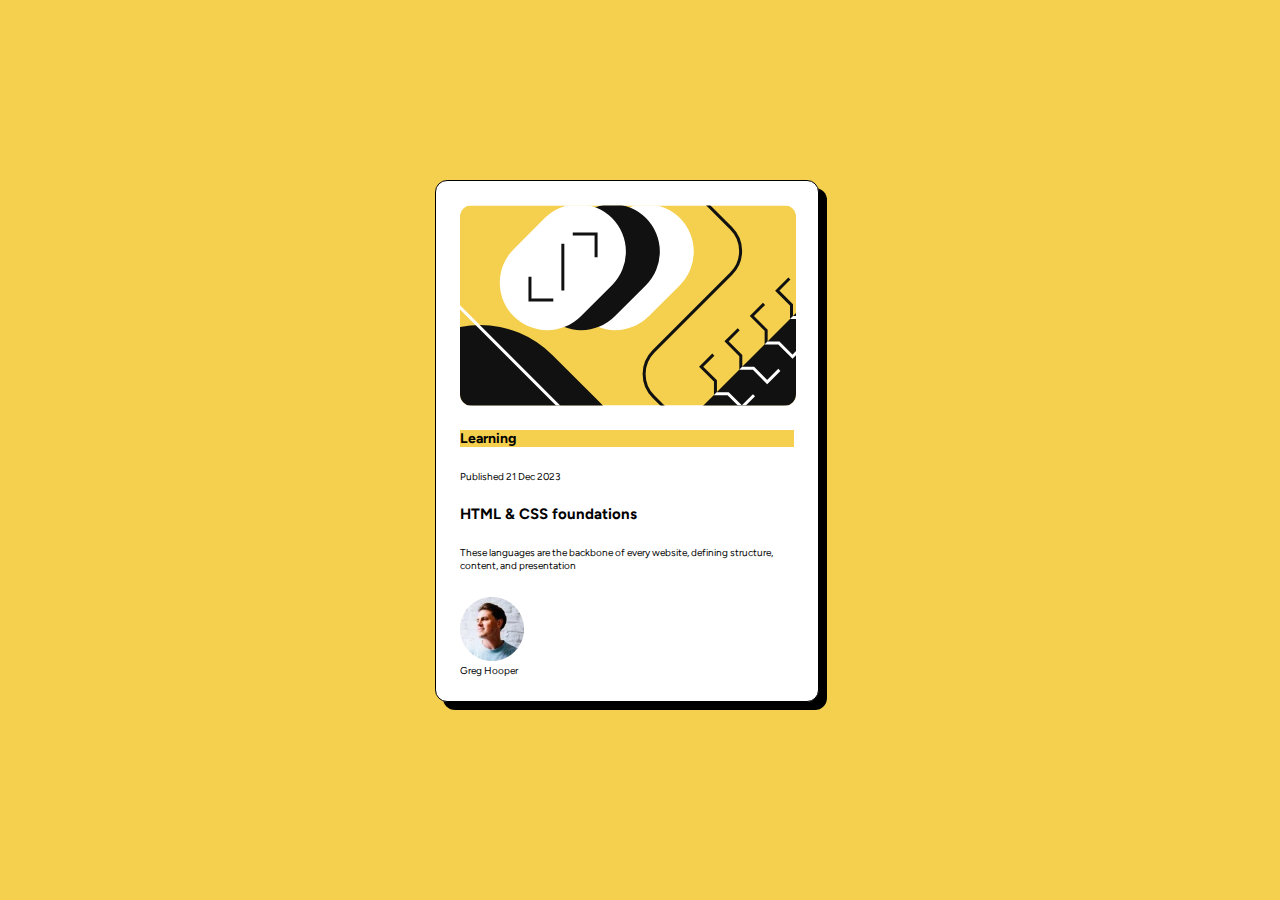
==== blog_preview_card/index.html @ a1931599 "Updated" ====
<!DOCTYPE html>
<html lang="en">
<head>
    <meta charset="UTF-8">
    <meta name="viewport" content="width=device-width, initial-scale=1.0">
    <link rel="stylesheet" href="assets/css/main.css">
    <title>Blog Preview Card</title>
</head>
<body>
    <div class="card">
        <div class="card-container">
            <img src="assets/images/illustration-article.svg" alt="card image" class="card-container__image">
            <div class="card-container__details">
                <p class="card-container__details-tag">Learning</p>
                <p class="card-container__details-date">Published 21 Dec 2023</p>
                <h2 class="card-container__details-title">HTML & CSS foundations</h2>
                <p class="card-container__details-desc">These languages are the backbone of every website, defining structure, content, and presentation</p>
            </div>
            <p class="card-container__author-container">
                <img src="assets/images/image-avatar.webp" alt="" class="card-container__author-container__img">
                <p class="card-container__author-container__name">Greg Hooper</p>
            </p>
        </div>
    </div>
</body>
</html>
---- blog_preview_card/assets/css/main.css ----
@import url('https://fonts.googleapis.com/css2?family=Figtree:ital,wght@0,300..900;1,300..900&display=swap');

*,
*::after,
*::before {
    margin: 0;
    padding: 0;
    box-sizing: border-box;
}

body {
    display: flex;
    align-items: center;
    justify-content: center;
    background-color: #F4D04E;
    width: 98vw;
    height: 98vh;
    font-family: "Figtree", sans-serif;
    font-size: 10px;
}

.card {
    display: flex;
    justify-content: center;
    align-items: center;
    background-color: white;
    width: 38.4em;
    height: 52.2em;
    border-radius: 1.2em;
    border: 1px solid #000;
    box-shadow: .8em .8em #000;
}

.card-container {
    display: flex;
    flex-direction: column;
    justify-content: space-between;
    width: 100%;
    height: 100%;
    padding: 2.4em;
}

.card-container__image {
    width: 33.6em;
    border-radius: 1.2em;
    margin-bottom: 2.4em;
}

.card-container__details {
    display: flex;
    height: 19.4em;
    flex-direction: column;
    justify-content: space-between;
    margin-bottom: 2.4em;
}

.card-container__details-tag {
    font-size: 1.4em;
    font-weight: bold;
    background-color: #F4D04E;
}
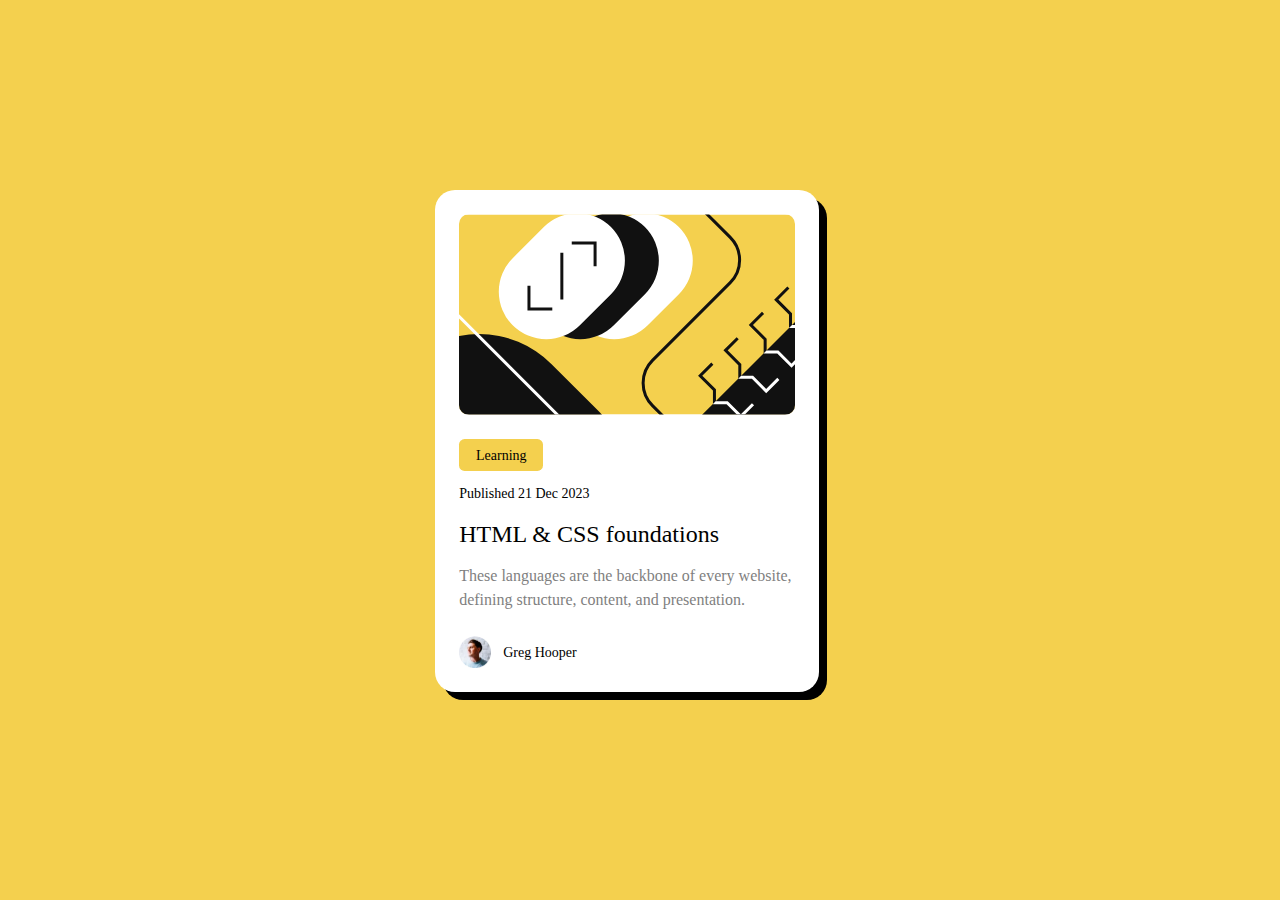
==== commit 04a19b95: "Updated" ====
--- a/blog_preview_card/index.html
+++ b/blog_preview_card/index.html
@@ -14,12 +14,12 @@
                 <p class="card-container__details-tag">Learning</p>
                 <p class="card-container__details-date">Published 21 Dec 2023</p>
                 <h2 class="card-container__details-title">HTML & CSS foundations</h2>
-                <p class="card-container__details-desc">These languages are the backbone of every website, defining structure, content, and presentation</p>
+                <p class="card-container__details-desc">These languages are the backbone of every website, defining structure, content, and presentation.</p>
             </div>
-            <p class="card-container__author-container">
+            <div class="card-container__author-container">
                 <img src="assets/images/image-avatar.webp" alt="" class="card-container__author-container__img">
                 <p class="card-container__author-container__name">Greg Hooper</p>
-            </p>
+            </div>
         </div>
     </div>
 </body>
--- a/blog_preview_card/assets/css/main.css
+++ b/blog_preview_card/assets/css/main.css
@@ -9,53 +9,79 @@
 }
 
 body {
-    display: flex;
-    align-items: center;
-    justify-content: center;
-    background-color: #F4D04E;
     width: 98vw;
     height: 98vh;
-    font-family: "Figtree", sans-serif;
+    background-color: #F4D04E;
+    display: flex;
+    justify-content: center;
+    align-items: center;
     font-size: 10px;
 }
 
 .card {
-    display: flex;
-    justify-content: center;
-    align-items: center;
     background-color: white;
     width: 38.4em;
-    height: 52.2em;
-    border-radius: 1.2em;
-    border: 1px solid #000;
-    box-shadow: .8em .8em #000;
+    padding: 2.4em;
+    border-radius: 2em;
+    box-shadow: .8em .8em black;
 }
-
 .card-container {
+    width: 33.6em;
     display: flex;
     flex-direction: column;
-    justify-content: space-between;
-    width: 100%;
-    height: 100%;
-    padding: 2.4em;
+    row-gap: 2.4em;
 }
 
 .card-container__image {
-    width: 33.6em;
-    border-radius: 1.2em;
-    margin-bottom: 2.4em;
+    width: 100%;
+    border-radius: 1em;
 }
 
 .card-container__details {
     display: flex;
-    height: 19.4em;
     flex-direction: column;
-    justify-content: space-between;
-    margin-bottom: 2.4em;
+    row-gap: 1.2em;
 }
 
 .card-container__details-tag {
+    align-self: flex-start;
+    background-color: #F4D04E;
+    padding: .4em 1.2em;
+    border-radius: .4em;
     font-size: 1.4em;
-    font-weight: bold;
-    background-color: #F4D04E;
+    line-height: 150%;
+}
+
+.card-container__details-date {
+    font-size: 1.4em;
+    line-height: 150%;
+}
+
+.card-container__details-title {
+    font-size: 2.4em;
+    line-height: 150%;
+    font-weight: 400;
+    
+}
+
+.card-container__details-desc {
+    color: #7F7F7F;
+    font-size: 1.6em;
+    line-height: 150%;
+}
+
+.card-container__author-container {
+    display: flex;
+    align-items: center;
+}
+
+.card-container__author-container__img{
+    width: 3.2em;
+    height: 3.2em;
+    margin-right: 1.2em;
+}
+
+.card-container__author-container__name {
+    font-size: 1.4em;
+    line-height: 150%;
 }